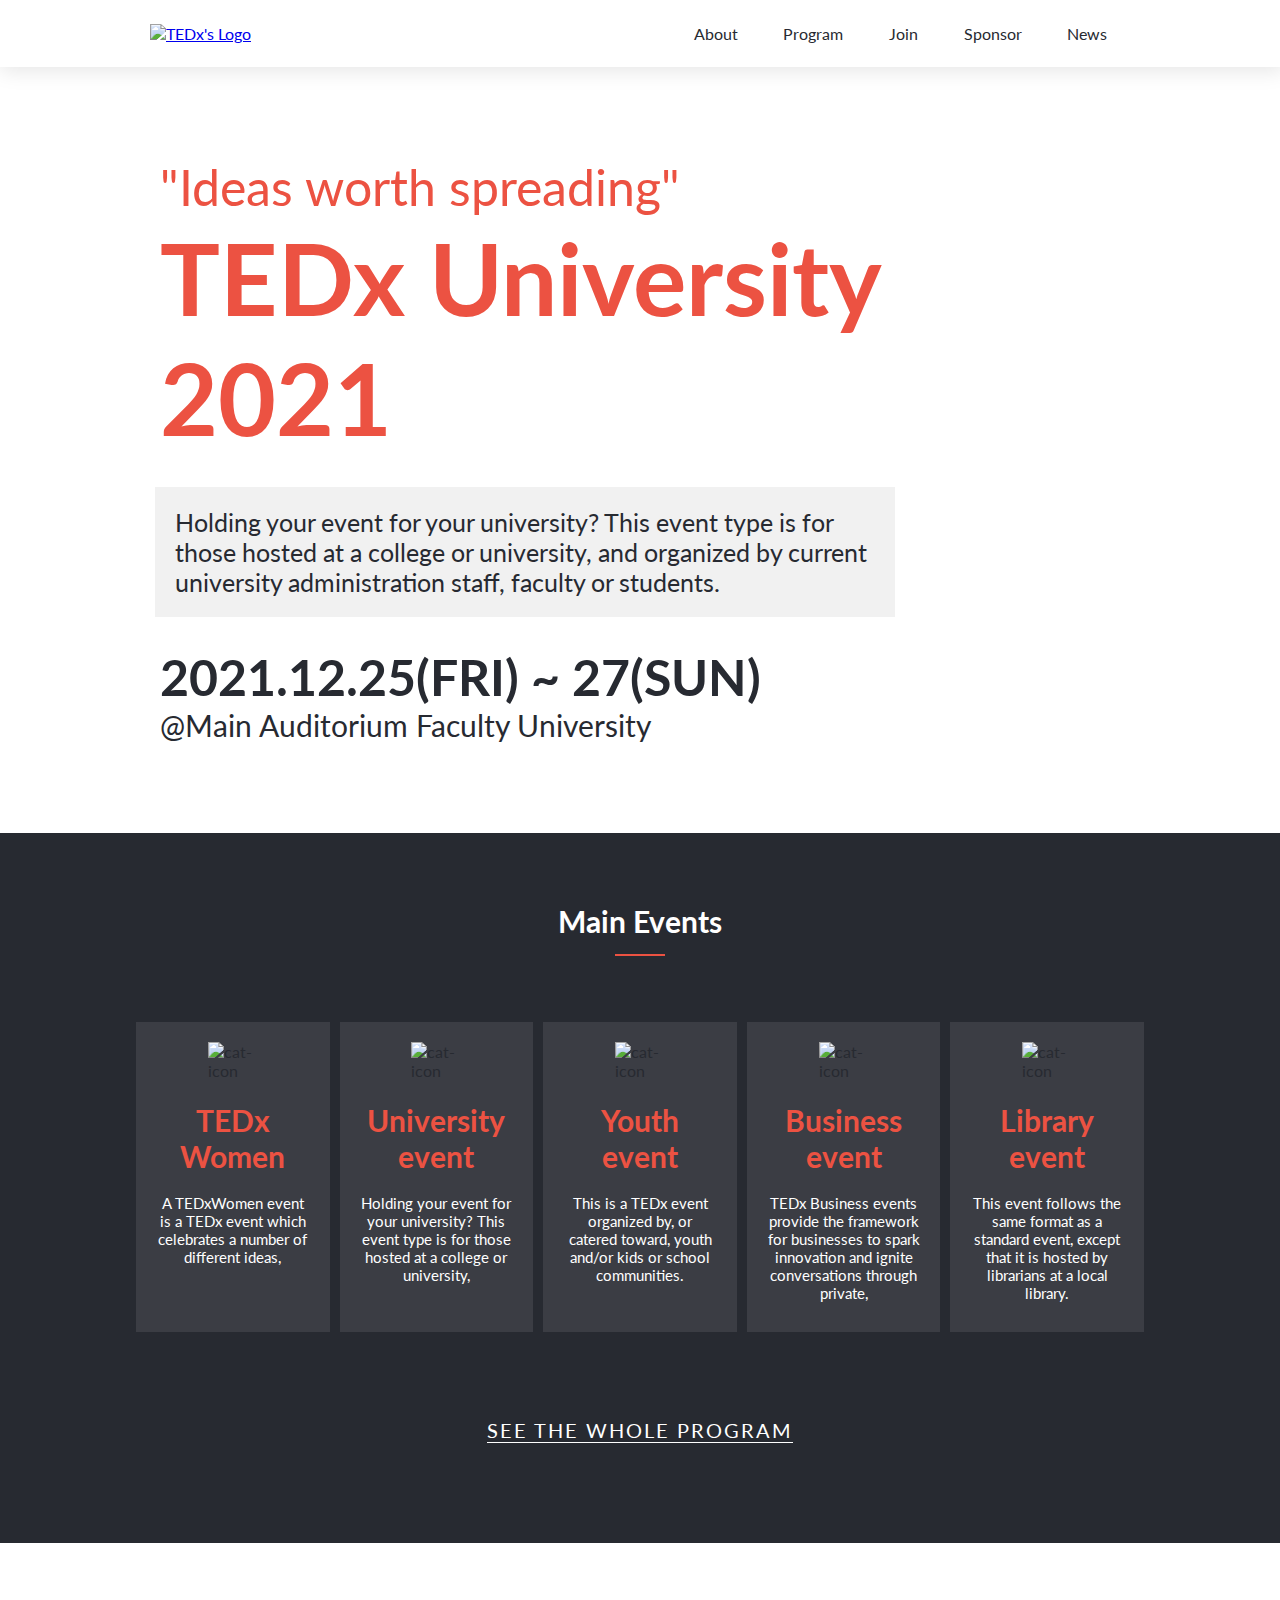
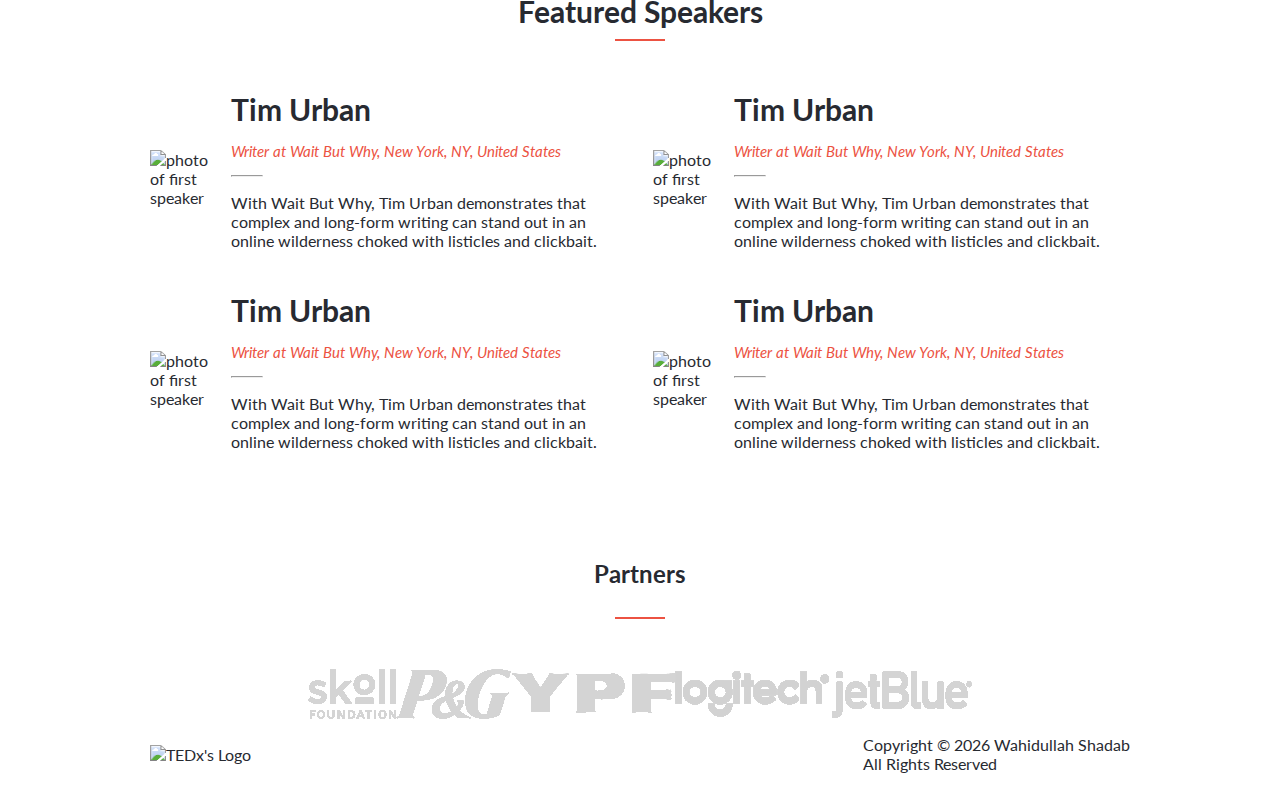
==== index.html @ 5c946d71 "Add link from logo to home page" ====
<!DOCTYPE html>
<html lang="en">
  <head>
    <meta charset="UTF-8" />
    <meta http-equiv="X-UA-Compatible" content="IE=edge" />
    <meta name="viewport" content="width=device-width, initial-scale=1.0" />
    <title>TEDxUniversity</title>
    <!-- link to external resources -->
    <link
      rel="stylesheet"
      href="https://cdnjs.cloudflare.com/ajax/libs/font-awesome/4.7.0/css/font-awesome.min.css"
    />

    <!-- link to other files -->
    <link rel="stylesheet" href="css/style.css" />
  </head>
  <body>
    <header>
      <div class="d-navbar flex g-padding">
        <a href="#">
          <img class="logo" src="images/tedx-logo.jpg" alt="TEDx's Logo" />
        </a>
        <nav class="d-nav">
          <ul class="menu flex">
            <li><a class="menu-item" href="/html/about.html">About</a></li>
            <li><a class="menu-item" href="">Program</a></li>
            <li><a class="menu-item" href="">Join</a></li>
            <li><a class="menu-item" href="">Sponsor</a></li>
            <li><a class="menu-item" href="">News</a></li>
          </ul>
        </nav>
      </div>
      <nav>
        <div>
          <i class="fa fa-bars fa-80px menu-icon"></i>
        </div>
      </nav>
    </header>
    <!-- landing page  -->
    <section class="landing-page g-padding">
      <h2 class="slogan">"Ideas worth spreading"</h2>
      <h1 class="main-title">TEDx University 2021</h1>
      <div>
        <p class="desc">
          Holding your event for your university? This event type is for those
          hosted at a college or university, and organized by current university
          administration staff, faculty or students.
        </p>
      </div>
      <h2 class="time">2021.12.25(FRI) ~ 27(SUN)</h2>
      <p class="place">@Main Auditorium Faculty University</p>
    </section>
    <!-- main events part -->
    <section class="main-programs flex-h g-padding">
      <h2 class="main-p-title">Main Events</h2>
      <div class="line"></div>
      <ul class="list flex-h-d">
        <li class="list-item flex flex-d">
          <img class="icon" src="images/women.png" alt="cat-icon" />
          <h2 class="cat-title">TEDx Women</h2>
          <p class="cat-desc">
            A TEDxWomen event is a TEDx event which celebrates a number of
            different ideas,
          </p>
        </li>
        <li class="list-item flex flex-d">
          <img class="icon" src="images/university.png" alt="cat-icon" />
          <h2 class="cat-title">University event</h2>
          <p class="cat-desc">
            Holding your event for your university? This event type is for those
            hosted at a college or university,
          </p>
        </li>
        <li class="list-item flex flex-d">
          <img class="icon" src="images/youth.png" alt="cat-icon" />
          <h2 class="cat-title">Youth event</h2>
          <p class="cat-desc">
            This is a TEDx event organized by, or catered toward, youth and/or
            kids or school communities.
          </p>
        </li>
        <li class="list-item flex flex-d">
          <img class="icon" src="images/business.png" alt="cat-icon" />
          <h2 class="cat-title">Business event</h2>
          <p class="cat-desc">
            TEDx Business events provide the framework for businesses to spark
            innovation and ignite conversations through private,
          </p>
        </li>
        <li class="list-item flex flex-d">
          <img class="icon" src="images/library.png" alt="cat-icon" />
          <h2 class="cat-title">Library event</h2>
          <p class="cat-desc">
            This event follows the same format as a standard event, except that
            it is hosted by librarians at a local library.
          </p>
        </li>
      </ul>
      <a class="seeTheWhole">SEE THE WHOLE PROGRAM</a>
      <button class="btn" type="button">Join TEDx Events</button>
    </section>
    <!-- feature speakers -->
    <section class="featured-speakers flex-h g-padding">
      <h2 class="featured-speakers-title">Featured Speakers</h2>
      <div class="line"></div>
      <div class="grid">
        <div class="flex speaker-card">
          <img
            class="speaker-photo"
            src="images/speaker01.jpeg"
            alt="photo of first speaker"
          />
          <div class="speaker-body">
            <h3 class="speaker-name">Tim Urban</h3>
            <p class="speaker-position">
              Writer at Wait But Why, New York, NY, United States
            </p>
            <hr class="speaker-line" />
            <p class="speaker-desc">
              With Wait But Why, Tim Urban demonstrates that complex and
              long-form writing can stand out in an online wilderness choked
              with listicles and clickbait.
            </p>
          </div>
        </div>
        <div class="flex speaker-card">
          <img
            class="speaker-photo"
            src="images/speaker01.jpeg"
            alt="photo of first speaker"
          />
          <div class="speaker-body">
            <h3 class="speaker-name">Tim Urban</h3>
            <p class="speaker-position">
              Writer at Wait But Why, New York, NY, United States
            </p>
            <hr class="speaker-line" />
            <p class="speaker-desc">
              With Wait But Why, Tim Urban demonstrates that complex and
              long-form writing can stand out in an online wilderness choked
              with listicles and clickbait.
            </p>
          </div>
        </div>
        <div class="flex speaker-card">
          <img
            class="speaker-photo"
            src="images/speaker01.jpeg"
            alt="photo of first speaker"
          />
          <div class="speaker-body">
            <h3 class="speaker-name">Tim Urban</h3>
            <p class="speaker-position">
              Writer at Wait But Why, New York, NY, United States
            </p>
            <hr class="speaker-line" />
            <p class="speaker-desc">
              With Wait But Why, Tim Urban demonstrates that complex and
              long-form writing can stand out in an online wilderness choked
              with listicles and clickbait.
            </p>
          </div>
        </div>
        <div class="flex speaker-card">
          <img
            class="speaker-photo"
            src="images/speaker01.jpeg"
            alt="photo of first speaker"
          />
          <div class="speaker-body">
            <h3 class="speaker-name">Tim Urban</h3>
            <p class="speaker-position">
              Writer at Wait But Why, New York, NY, United States
            </p>
            <hr class="speaker-line" />
            <p class="speaker-desc">
              With Wait But Why, Tim Urban demonstrates that complex and
              long-form writing can stand out in an online wilderness choked
              with listicles and clickbait.
            </p>
          </div>
        </div>
      </div>
      <div class="flex morebtn">
        <p class="more">MORE</p>
        <img class="dropdown" src="images/dropdown.png" alt="dropdown icon" />
      </div>
    </section>
    <!-- partners for desktop -->
    <section class="homep partners flex-h">
      <h2 class="partners-title normal-title">Partners</h2>
      <div class="line"></div>
      <div class="partners-logos">
        <div class="partners-1 flex">
          <img
            class="partner"
            src="/images/partners/Skoll_logo.png"
            alt=" logo"
          />
          <img
            class="partner"
            src="/images/partners/P_G_logo.png"
            alt=" logo"
          />
          <img
            class="partner"
            src="/images/partners/ypf_logo.png"
            alt=" logo"
          />
          <img
            class="partner"
            src="/images/partners/logitech_logo.png"
            alt=" logo"
          />
          <img
            class="partner"
            src="/images/partners/JetBlueLogo.png"
            alt=" logo"
          />
        </div>
      </div>
    </section>
    <footer class="homef g-padding flex">
      <img class="footer-logo" src="/images/tedx-logo.jpg" alt="TEDx's Logo" />
      <p class="copyright">
        Copyright &copy;
        <script>
          document.write(new Date().getFullYear());
        </script>
        Wahidullah Shadab <br />
        All Rights Reserved
      </p>
    </footer>
  </body>
</html>
---- css/style.css ----
@import url(//db.onlinewebfonts.com/c/d14035f6b1afeabafbee4abb2ebf0fc6?family=COCOGOOSE);
@import url("https://fonts.googleapis.com/css2?family=Lato:wght@300;400;700&display=swap");

body {
  font-family: Lato, monospace;
  color: #272a31;
  margin: 0%;
}

h1 h2 h3 h4 h5 h6 {
  font-family: cocogoose, sans-serif;
}

.container {
  display: flex;
  flex-direction: column;
}
/* set display flex and direction horizontal */
.flex-h {
  display: flex;
  flex-direction: column;
  justify-content: space-between;
  align-items: center;
}

/* set display flex and direction vertical */
.flex {
  display: flex;
  justify-content: space-between;
  align-items: center;
}

.hidden {
  display: none;
}

.fa {
  font-size: 60px;
  color: #272a31;
}

.g-padding {
  padding: 30px;
}

.d-navbar {
  display: none;
}

.menu {
  padding: 0%;
  list-style: none;
}

.menu-item {
  text-decoration: none;
  color: #272a31;
}

.menu-icon {
  margin: 15px;
}

.landing-page {
  background-image: url(/images/cover.png);
  background-repeat: no-repeat;
  background-size: cover;
}

.slogan {
  margin: 0px;
  margin-top: 10vh;
  color: #ec5242;
  font-size: 50px;
  font-weight: 400;
  padding: 0px 10px;
}
.main-title {
  font-size: 100px;
  font-weight: bolder;
  color: #ec5242;
  padding: 0px 10px;
  margin: 0px;
}
.desc {
  padding: 20px;
  font-size: 25px;
  max-width: 700px;
  background: rgba(236, 236, 236, 0.75);
  border: 5px solid white;
}
.time {
  margin: 0px;
  font-size: 50px;
  font-weight: bolder;
  padding: 0px 10px;
}

.place {
  font-size: 30px;
  margin: 0px;
  padding: 0px 10px 10vh;
}

.line {
  width: 50px;
  height: 2px;
  background-color: #ec5242;
  margin: 10px;
  color: none;
}

.main-p-title {
  margin: 0px;
  margin-top: 70px;
  margin-bottom: 5px;
  color: white;
  font-size: 30px;
}
.main-programs {
  background: #272a31;
}
.list {
  padding: 0px;
}
.list-item {
  background: rgba(236, 236, 236, 0.1);
  margin: 20px 0px;
  padding: 20px;
}
.icon {
  height: 70px;
  width: 70px;
}
.cat-title {
  color: #ec5242;
  font-size: 40px;
  padding: 0px 30px;
  min-width: 200px;
}
.cat-desc {
  color: white;
  font-size: 25px;
}
.btn {
  background-color: #ec5242;
  height: 100px;
  width: 500px;
  font-size: 30px;
  font-weight: 500;
  letter-spacing: 2px;
  color: white;
  border: none;
  margin: 70px 0px 100px 0px;
}
.seeTheWhole {
  font-size: 20px;
  font-weight: 400;
  border-bottom: 1px solid white;
  letter-spacing: 2px;
  color: white;
  margin: 70px 0px 100px 0px;
  display: none;
}
.featured-speakers-title {
  font-size: 30px;
  margin: 0px;
  margin-top: 50px;
}
.speaker-card {
  justify-content: left;
  margin-top: 50px;
}
.speaker-photo {
  max-width: 150px;
  max-height: 150px;
}
.speaker-body {
  padding-left: 20px;
  max-width: 500px;
}
.speaker-name {
  font-size: 30px;
  margin: 0%;
}
.speaker-position {
  font-size: 15px;
  font-style: italic;
  color: #ec5242;
}
.speaker-line {
  width: 30px;
  margin: 0px;
  color: #d3d3d3;
}
.morebtn {
  width: 90%;
  padding: 5px;
  justify-content: center;
  border: solid 1px #272a31;
  margin: 50px 0px;
}
.dropdown {
  width: 13px;
}
.more {
  font-size: 18px;
  margin: 10px;
}

@media (min-width: 769px) {
  .g-padding {
    padding: 0px 150px;
  }
  .d-navbar {
    display: flex;
    box-shadow: 2px 2px 20px 2px rgba(0, 0, 0, 0.1);
  }
  .logo {
    height: 100px;
    width: 250px;
  }
  .menu li {
    margin: 0px 1vw;
    padding: 8px 10px;
  }
  .menu li:hover {
    border: solid 5px #ec5242;
    margin: 3px calc(1vw - 5px);
  }
  .menu-icon {
    display: none;
  }
  .flex-h-d {
    display: flex;
    flex-direction: row;
  }
  .flex-d {
    flex-direction: column;
    justify-content: start;
  }
  .line{
    margin-bottom: 50px;
  }
  .list-item {
    margin: 0px 5px;
    width: 12vw;
  }
  .icon {
    height: 50px;
    width: 50px;
  }
  .cat-title {
    margin: 10px 0px;
    padding: 0px;
    min-width: 100px;
    font-size: 30px;
    text-align: center;
  }
  .cat-desc {
    margin: 10px 0px;
    font-size: 15px;
    text-align: center;
  }
  .btn{
    display: none;
  }
  .seeTheWhole{
    display: block;
    cursor: pointer;
  }
  .speaker-card{
    margin: 0px;
  }
  .grid{
    display: grid;
    grid-template-columns: 1fr 1fr;
    column-gap: 2vw;
    row-gap: 2vw;
    padding-bottom: 8vh;
  }
  .morebtn{
    display: none;
  }
}
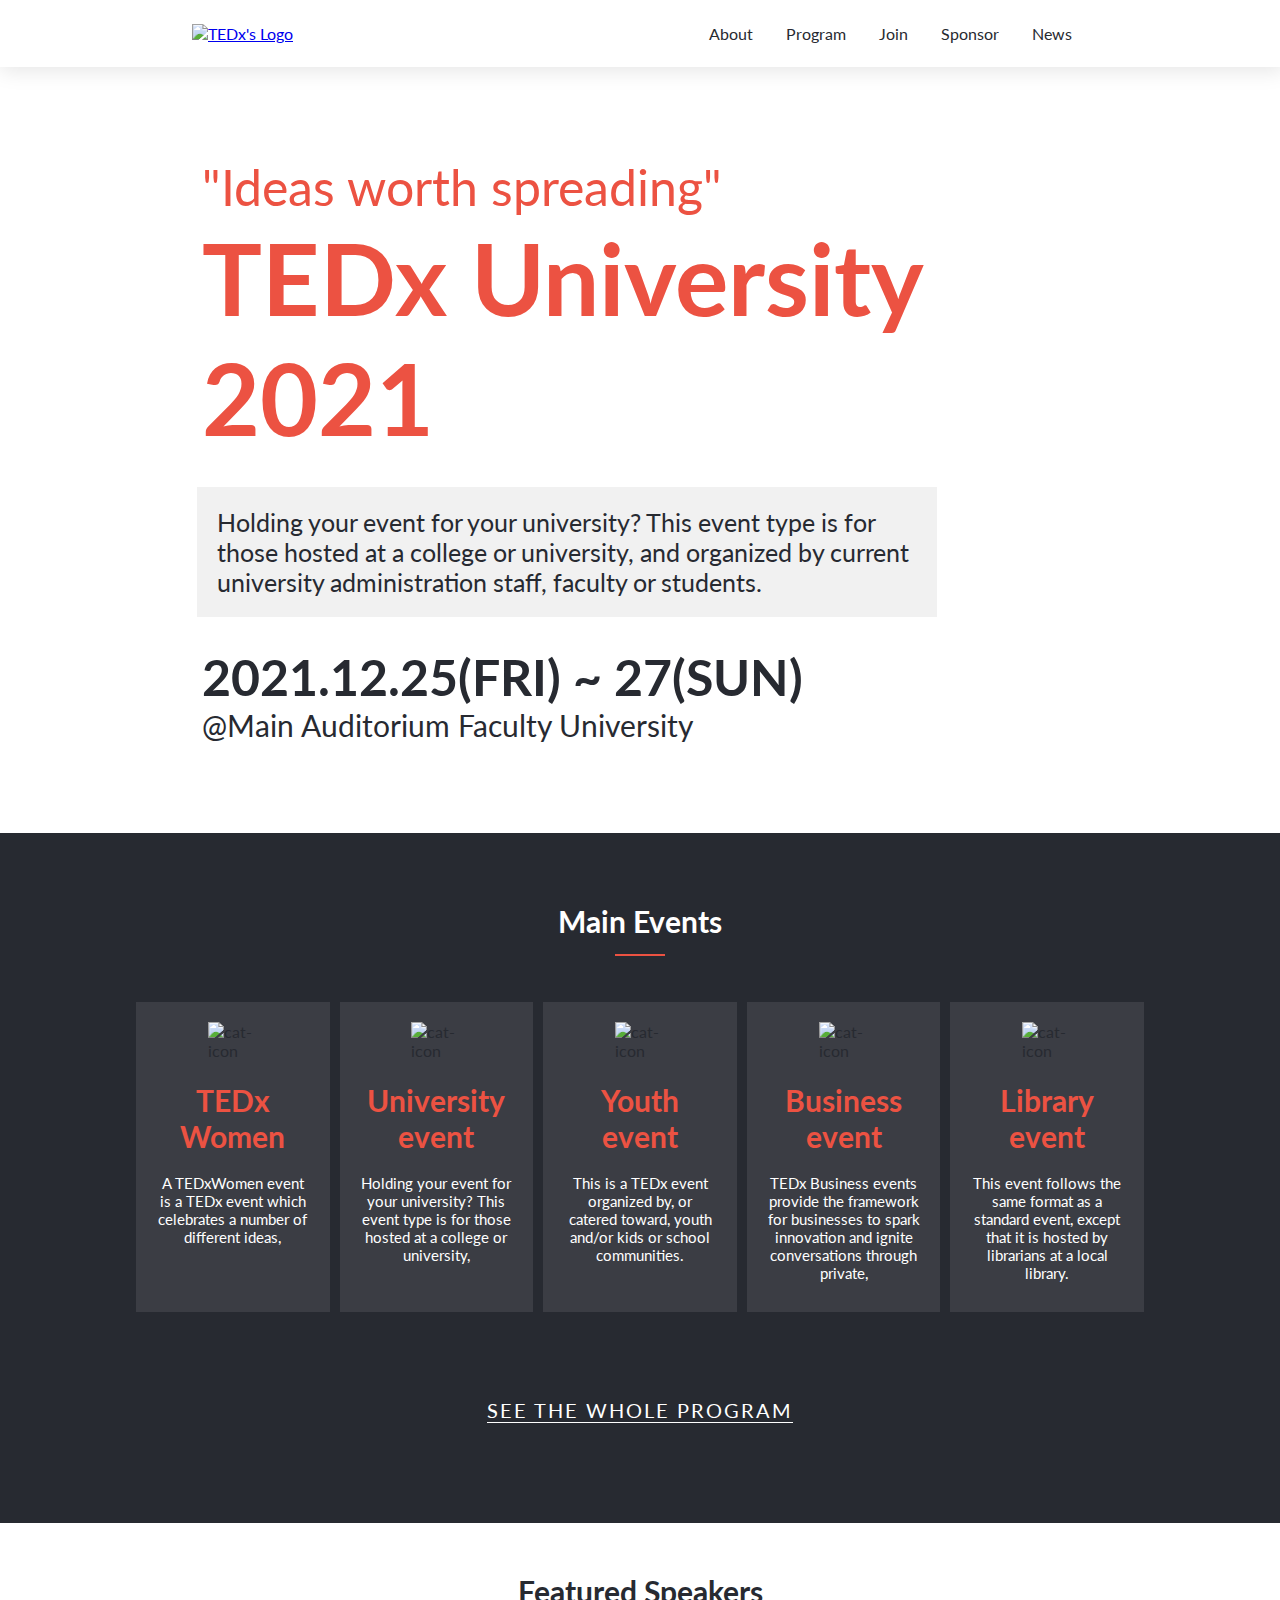
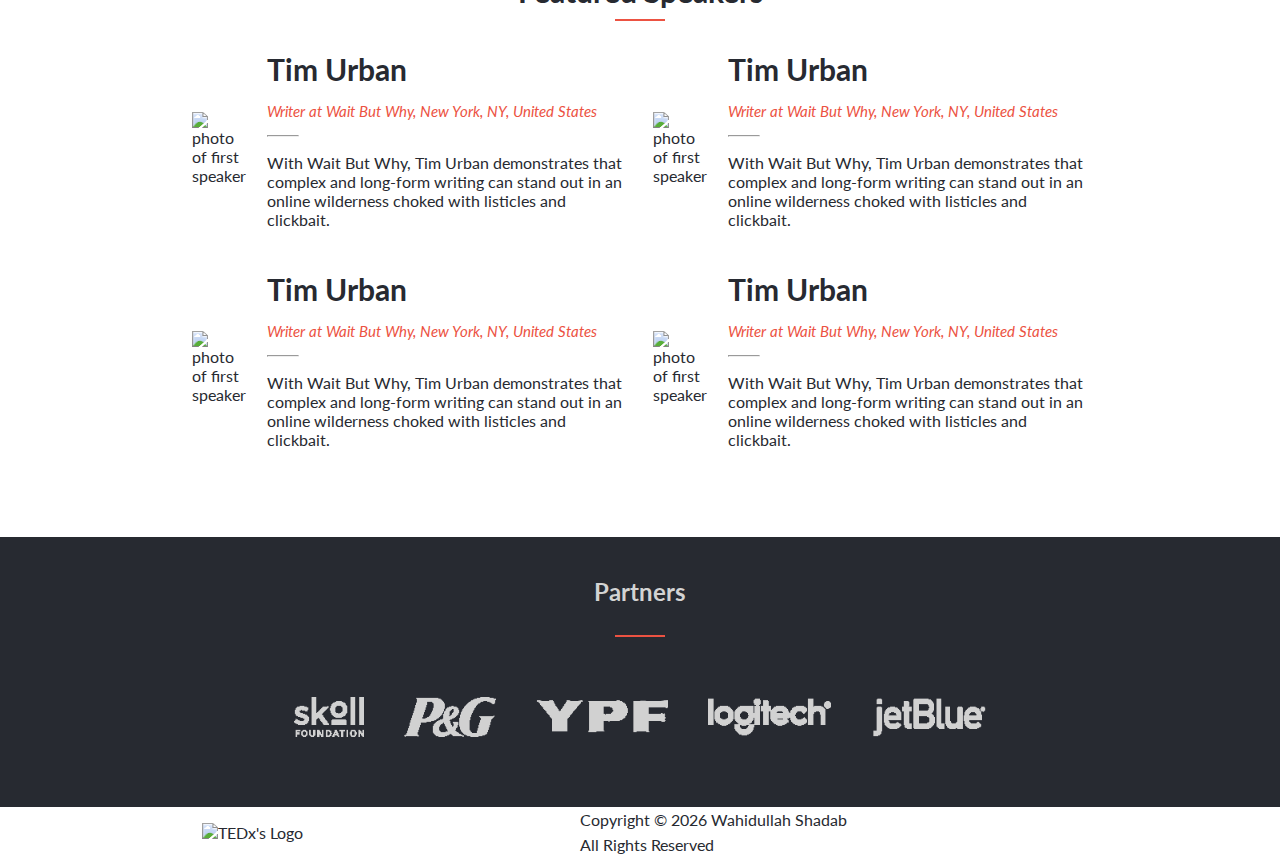
==== commit 9135c73b: "Add popup menu button" ====
--- a/index.html
+++ b/index.html
@@ -13,6 +13,7 @@
 
     <!-- link to other files -->
     <link rel="stylesheet" href="css/style.css" />
+    <script src="js/main.js" defer></script>
   </head>
   <body>
     <header>
@@ -21,7 +22,7 @@
           <img class="logo" src="images/tedx-logo.jpg" alt="TEDx's Logo" />
         </a>
         <nav class="d-nav">
-          <ul class="menu flex">
+          <ul class="menu flex popup">
             <li><a class="menu-item" href="/html/about.html">About</a></li>
             <li><a class="menu-item" href="">Program</a></li>
             <li><a class="menu-item" href="">Join</a></li>
@@ -32,9 +33,20 @@
       </div>
       <nav>
         <div>
-          <i class="fa fa-bars fa-80px menu-icon"></i>
+          <i class="fa fa-bars fa-80px menu-icon" id="menu-icon"></i>
         </div>
       </nav>
+      <div class="popup-menu hidden">
+        <ul class="popup flex-h" id="close-icon">
+          <li class="close"><span class="close">&times;</span></li>
+          <li><a class="popup-menu-item" href="#">Home</a></li>
+          <li><a class="popup-menu-item" href="/html/about.html">About</a></li>
+          <li><a class="popup-menu-item" href="">Program</a></li>
+          <li><a class="popup-menu-item" href="">Join</a></li>
+          <li><a class="popup-menu-item" href="">Sponsor</a></li>
+          <li><a class="popup-menu-item" href="">News</a></li>
+        </ul>
+      </div>
     </header>
     <!-- landing page  -->
     <section class="landing-page g-padding">
--- a/css/style.css
+++ b/css/style.css
@@ -15,6 +15,7 @@
   display: flex;
   flex-direction: column;
 }
+
 /* set display flex and direction horizontal */
 .flex-h {
   display: flex;
@@ -58,7 +59,32 @@
 }
 
 .menu-icon {
-  margin: 15px;
+  margin: 35px;
+}
+.close{
+  align-self: flex-end;
+  font-size: 40px;
+  margin: 0px 20px;
+}
+.popup-menu{
+  position: fixed;
+  z-index: 1;
+  background-color: #d3d3d3;
+  height: 100vh;
+  width: 100vw;
+}
+.popup{
+  list-style: none;
+  align-items: flex-start;
+}
+.popup-menu-item{
+  text-decoration: none;
+  border-bottom: 2px solid #272a31;
+  padding-bottom: 5px;
+  color: #272a31;
+  font-size: 40px;
+  line-height: 70px;
+  font-weight: bold;
 }
 
 .landing-page {
@@ -68,20 +94,22 @@
 }
 
 .slogan {
-  margin: 0px;
+  margin: 0;
   margin-top: 10vh;
   color: #ec5242;
   font-size: 50px;
   font-weight: 400;
-  padding: 0px 10px;
-}
+  padding: 0 10px;
+}
+
 .main-title {
   font-size: 100px;
   font-weight: bolder;
   color: #ec5242;
-  padding: 0px 10px;
-  margin: 0px;
-}
+  padding: 0 10px;
+  margin: 0;
+}
+
 .desc {
   padding: 20px;
   font-size: 25px;
@@ -89,17 +117,18 @@
   background: rgba(236, 236, 236, 0.75);
   border: 5px solid white;
 }
+
 .time {
-  margin: 0px;
+  margin: 0;
   font-size: 50px;
   font-weight: bolder;
-  padding: 0px 10px;
+  padding: 0 10px;
 }
 
 .place {
   font-size: 30px;
-  margin: 0px;
-  padding: 0px 10px 10vh;
+  margin: 0;
+  padding: 0 10px 10vh;
 }
 
 .line {
@@ -107,41 +136,47 @@
   height: 2px;
   background-color: #ec5242;
   margin: 10px;
-  color: none;
 }
 
 .main-p-title {
-  margin: 0px;
+  margin: 0;
   margin-top: 70px;
   margin-bottom: 5px;
   color: white;
   font-size: 30px;
 }
+
 .main-programs {
   background: #272a31;
 }
+
 .list {
-  padding: 0px;
-}
+  padding: 0;
+}
+
 .list-item {
   background: rgba(236, 236, 236, 0.1);
-  margin: 20px 0px;
+  margin: 20px 0;
   padding: 20px;
 }
+
 .icon {
   height: 70px;
   width: 70px;
 }
+
 .cat-title {
   color: #ec5242;
   font-size: 40px;
-  padding: 0px 30px;
+  padding: 0 30px;
   min-width: 200px;
 }
+
 .cat-desc {
   color: white;
   font-size: 25px;
 }
+
 .btn {
   background-color: #ec5242;
   height: 100px;
@@ -151,135 +186,221 @@
   letter-spacing: 2px;
   color: white;
   border: none;
-  margin: 70px 0px 100px 0px;
-}
+  margin: 70px 0 100px 0;
+}
+
 .seeTheWhole {
   font-size: 20px;
   font-weight: 400;
   border-bottom: 1px solid white;
   letter-spacing: 2px;
   color: white;
-  margin: 70px 0px 100px 0px;
+  margin: 70px 0 100px 0;
   display: none;
 }
+
 .featured-speakers-title {
   font-size: 30px;
-  margin: 0px;
+  margin: 0;
   margin-top: 50px;
 }
+
 .speaker-card {
   justify-content: left;
   margin-top: 50px;
 }
+
 .speaker-photo {
   max-width: 150px;
   max-height: 150px;
 }
+
 .speaker-body {
   padding-left: 20px;
   max-width: 500px;
 }
+
 .speaker-name {
   font-size: 30px;
   margin: 0%;
 }
+
 .speaker-position {
   font-size: 15px;
   font-style: italic;
   color: #ec5242;
 }
+
 .speaker-line {
   width: 30px;
-  margin: 0px;
+  margin: 0;
   color: #d3d3d3;
 }
+
 .morebtn {
   width: 90%;
   padding: 5px;
   justify-content: center;
   border: solid 1px #272a31;
-  margin: 50px 0px;
-}
+  margin: 50px 0;
+}
+
 .dropdown {
   width: 13px;
 }
+
 .more {
   font-size: 18px;
   margin: 10px;
 }
 
+.partners {
+  background-color: #272a31;
+  padding: 20px;
+}
+
+.partners-title {
+  color: #d3d3d3;
+}
+
+.partners-logos {
+  margin-bottom: 50px;
+}
+
+.partner {
+  height: 40px;
+  width: auto;
+  margin: 0 20px;
+}
+
+.partners-1 {
+  display: flex;
+  justify-content: center;
+  margin-top: 30px;
+}
+
+.homep {
+  display: none;
+}
+
+.homef {
+  display: none;
+}
+
+.footer {
+  justify-content: center;
+}
+
+.footer-logo {
+  width: 40%;
+  height: auto;
+  margin: 0 10px;
+}
+
+.copyright {
+  line-height: 25px;
+  margin: 0 10px;
+}
+
 @media (min-width: 769px) {
   .g-padding {
-    padding: 0px 150px;
-  }
+    padding: 0 15vw;
+  }
+
   .d-navbar {
     display: flex;
     box-shadow: 2px 2px 20px 2px rgba(0, 0, 0, 0.1);
   }
+
   .logo {
     height: 100px;
     width: 250px;
-  }
+    cursor: pointer;
+  }
+
   .menu li {
-    margin: 0px 1vw;
+    margin: 0 0.5vw;
     padding: 8px 10px;
   }
+
   .menu li:hover {
     border: solid 5px #ec5242;
-    margin: 3px calc(1vw - 5px);
-  }
+    margin: 3px calc(0.5vw - 5px);
+  }
+
   .menu-icon {
     display: none;
   }
+
   .flex-h-d {
     display: flex;
     flex-direction: row;
   }
+
   .flex-d {
     flex-direction: column;
     justify-content: start;
   }
-  .line{
-    margin-bottom: 50px;
-  }
+
+  .line {
+    margin-bottom: 30px;
+  }
+
   .list-item {
-    margin: 0px 5px;
+    margin: 0 5px;
     width: 12vw;
   }
+
   .icon {
     height: 50px;
     width: 50px;
   }
+
   .cat-title {
-    margin: 10px 0px;
-    padding: 0px;
+    margin: 10px 0;
+    padding: 0;
     min-width: 100px;
     font-size: 30px;
     text-align: center;
   }
+
   .cat-desc {
-    margin: 10px 0px;
+    margin: 10px 0;
     font-size: 15px;
     text-align: center;
   }
-  .btn{
+
+  .btn {
     display: none;
   }
-  .seeTheWhole{
+
+  .seeTheWhole {
     display: block;
     cursor: pointer;
   }
-  .speaker-card{
-    margin: 0px;
-  }
-  .grid{
+
+  .speaker-card {
+    margin: 0;
+  }
+
+  .grid {
     display: grid;
     grid-template-columns: 1fr 1fr;
     column-gap: 2vw;
     row-gap: 2vw;
     padding-bottom: 8vh;
   }
-  .morebtn{
+
+  .morebtn {
     display: none;
   }
-}
+
+  .homep {
+    display: flex;
+  }
+
+  .homef {
+    display: flex;
+    justify-content: start;
+  }
+}
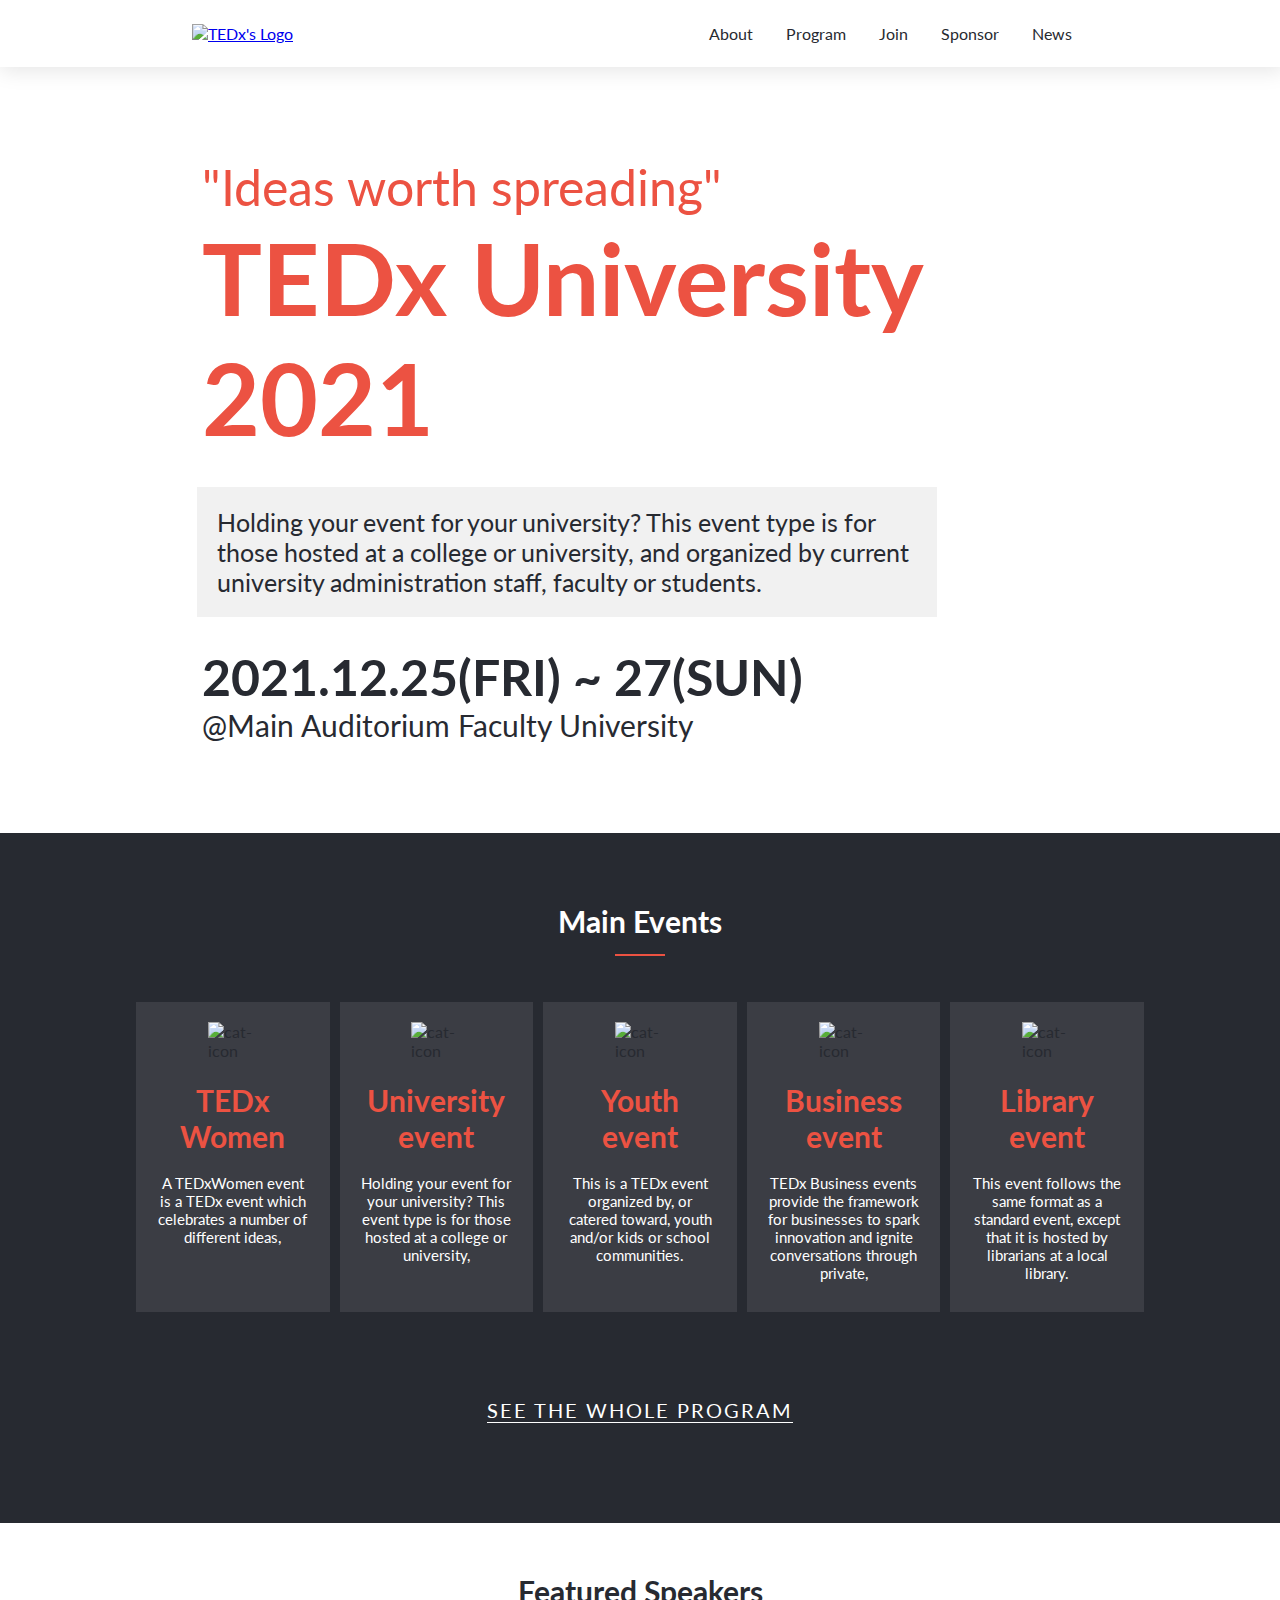
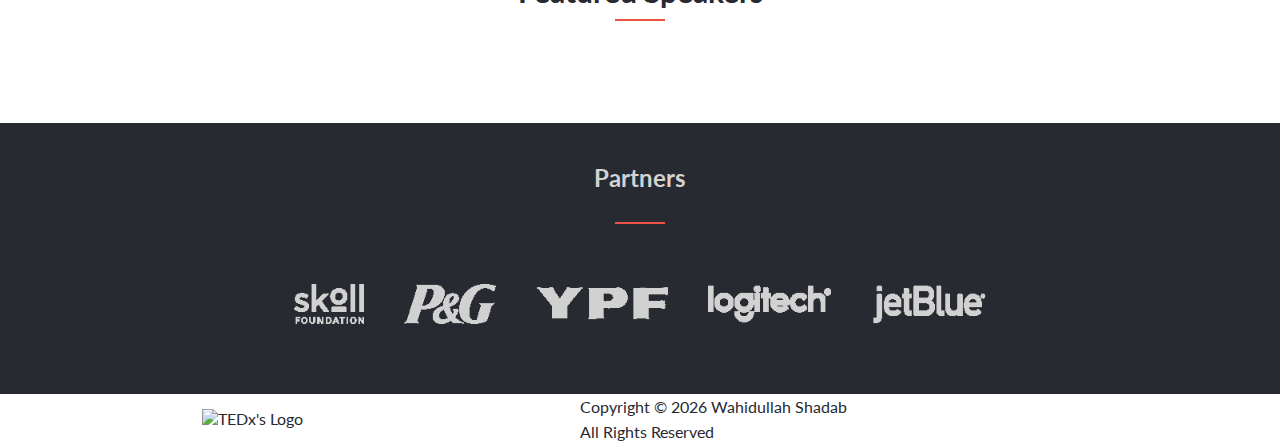
==== commit 043787a6: "Update links to partners' icons and footer logo" ====
--- a/index.html
+++ b/index.html
@@ -22,7 +22,7 @@
           <img class="logo" src="images/tedx-logo.jpg" alt="TEDx's Logo" />
         </a>
         <nav class="d-nav">
-          <ul class="menu flex popup">
+          <ul class="menu flex">
             <li><a class="menu-item" href="/html/about.html">About</a></li>
             <li><a class="menu-item" href="">Program</a></li>
             <li><a class="menu-item" href="">Join</a></li>
@@ -116,82 +116,6 @@
       <h2 class="featured-speakers-title">Featured Speakers</h2>
       <div class="line"></div>
       <div class="grid">
-        <div class="flex speaker-card">
-          <img
-            class="speaker-photo"
-            src="images/speaker01.jpeg"
-            alt="photo of first speaker"
-          />
-          <div class="speaker-body">
-            <h3 class="speaker-name">Tim Urban</h3>
-            <p class="speaker-position">
-              Writer at Wait But Why, New York, NY, United States
-            </p>
-            <hr class="speaker-line" />
-            <p class="speaker-desc">
-              With Wait But Why, Tim Urban demonstrates that complex and
-              long-form writing can stand out in an online wilderness choked
-              with listicles and clickbait.
-            </p>
-          </div>
-        </div>
-        <div class="flex speaker-card">
-          <img
-            class="speaker-photo"
-            src="images/speaker01.jpeg"
-            alt="photo of first speaker"
-          />
-          <div class="speaker-body">
-            <h3 class="speaker-name">Tim Urban</h3>
-            <p class="speaker-position">
-              Writer at Wait But Why, New York, NY, United States
-            </p>
-            <hr class="speaker-line" />
-            <p class="speaker-desc">
-              With Wait But Why, Tim Urban demonstrates that complex and
-              long-form writing can stand out in an online wilderness choked
-              with listicles and clickbait.
-            </p>
-          </div>
-        </div>
-        <div class="flex speaker-card">
-          <img
-            class="speaker-photo"
-            src="images/speaker01.jpeg"
-            alt="photo of first speaker"
-          />
-          <div class="speaker-body">
-            <h3 class="speaker-name">Tim Urban</h3>
-            <p class="speaker-position">
-              Writer at Wait But Why, New York, NY, United States
-            </p>
-            <hr class="speaker-line" />
-            <p class="speaker-desc">
-              With Wait But Why, Tim Urban demonstrates that complex and
-              long-form writing can stand out in an online wilderness choked
-              with listicles and clickbait.
-            </p>
-          </div>
-        </div>
-        <div class="flex speaker-card">
-          <img
-            class="speaker-photo"
-            src="images/speaker01.jpeg"
-            alt="photo of first speaker"
-          />
-          <div class="speaker-body">
-            <h3 class="speaker-name">Tim Urban</h3>
-            <p class="speaker-position">
-              Writer at Wait But Why, New York, NY, United States
-            </p>
-            <hr class="speaker-line" />
-            <p class="speaker-desc">
-              With Wait But Why, Tim Urban demonstrates that complex and
-              long-form writing can stand out in an online wilderness choked
-              with listicles and clickbait.
-            </p>
-          </div>
-        </div>
       </div>
       <div class="flex morebtn">
         <p class="more">MORE</p>
@@ -206,34 +130,34 @@
         <div class="partners-1 flex">
           <img
             class="partner"
-            src="/images/partners/Skoll_logo.png"
+            src="images/partners/Skoll_logo.png"
             alt=" logo"
           />
           <img
             class="partner"
-            src="/images/partners/P_G_logo.png"
+            src="images/partners/P_G_logo.png"
             alt=" logo"
           />
           <img
             class="partner"
-            src="/images/partners/ypf_logo.png"
+            src="images/partners/ypf_logo.png"
             alt=" logo"
           />
           <img
             class="partner"
-            src="/images/partners/logitech_logo.png"
+            src="images/partners/logitech_logo.png"
             alt=" logo"
           />
           <img
             class="partner"
-            src="/images/partners/JetBlueLogo.png"
+            src="images/partners/JetBlueLogo.png"
             alt=" logo"
           />
         </div>
       </div>
     </section>
     <footer class="homef g-padding flex">
-      <img class="footer-logo" src="/images/tedx-logo.jpg" alt="TEDx's Logo" />
+      <img class="footer-logo" src="images/tedx-logo.jpg" alt="TEDx's Logo" />
       <p class="copyright">
         Copyright &copy;
         <script>
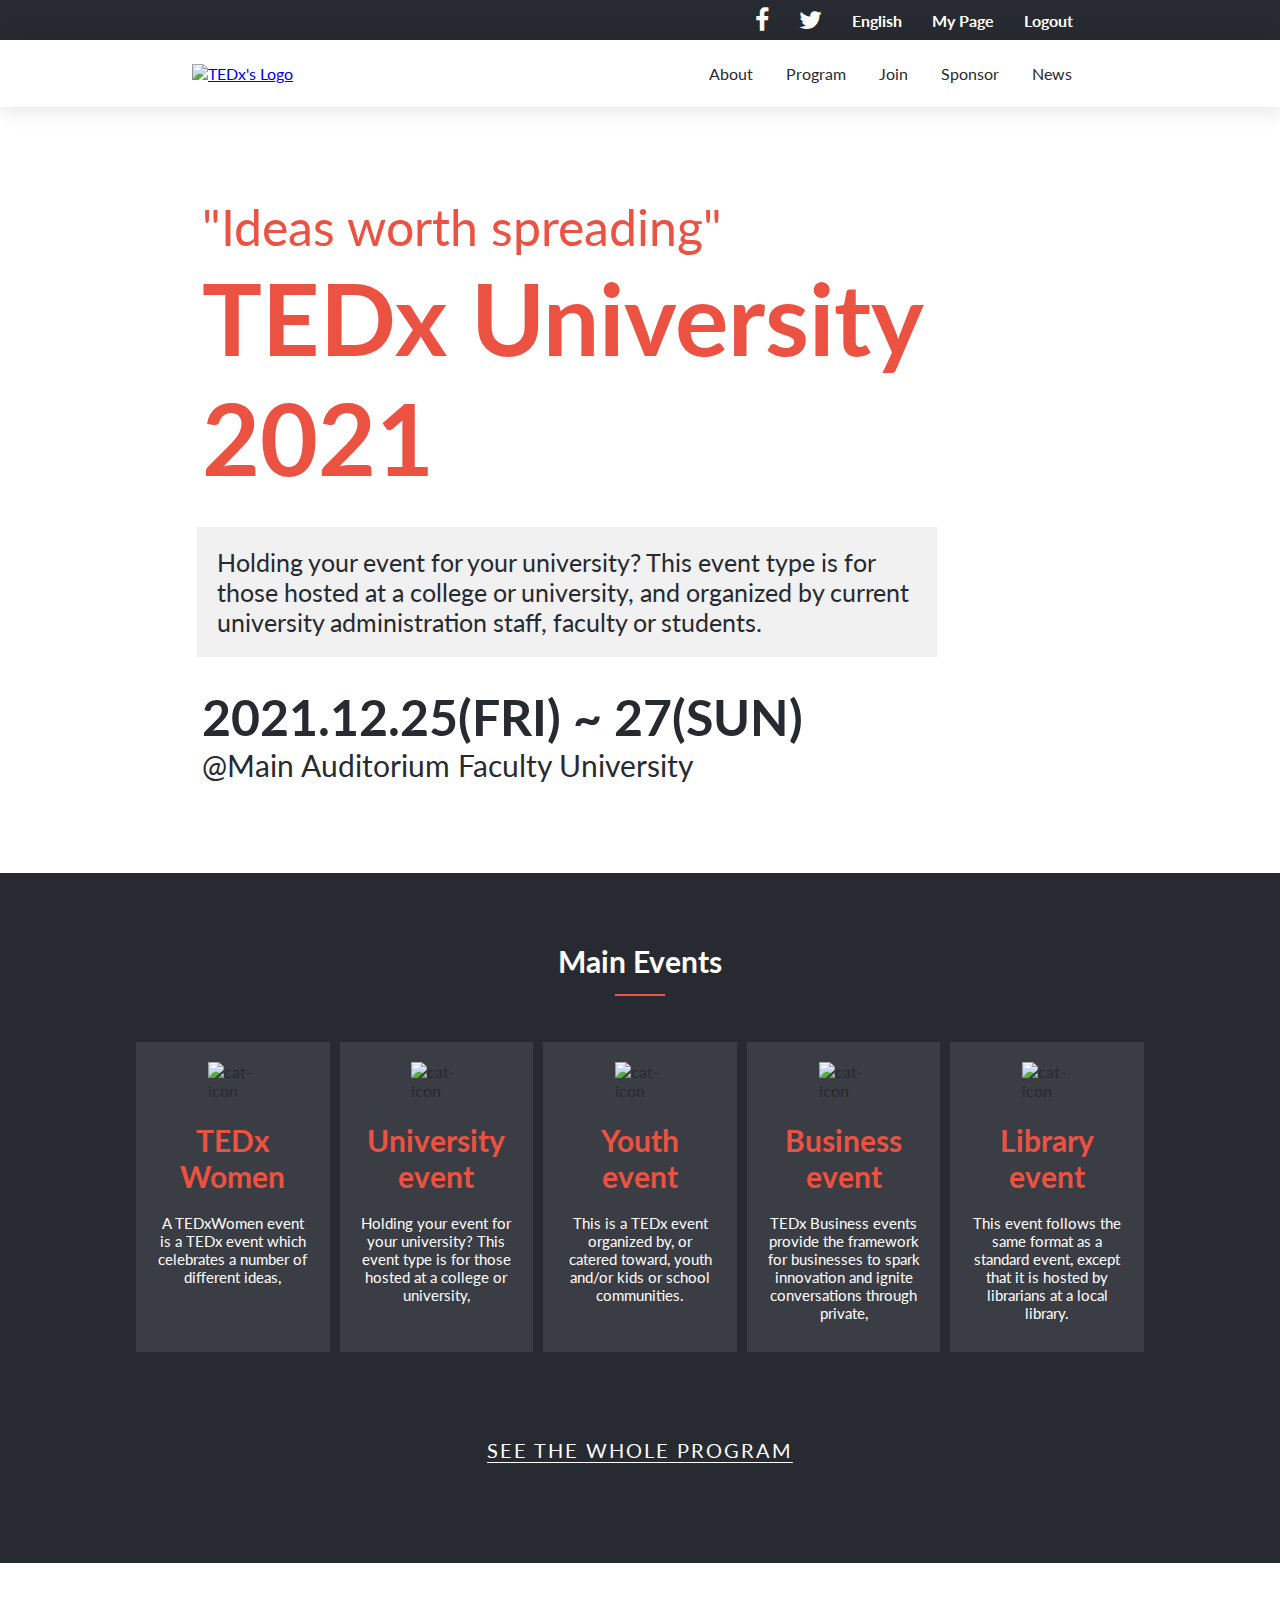
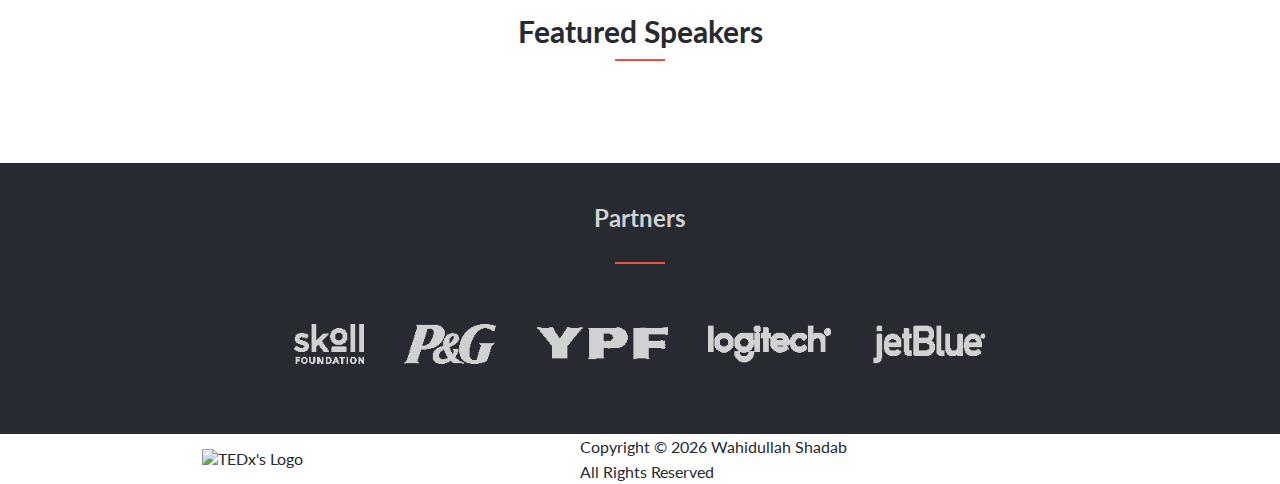
==== commit f4ef29d3: "Add dark part of the navbar for home and about" ====
--- a/index.html
+++ b/index.html
@@ -17,13 +17,22 @@
   </head>
   <body>
     <header>
+      <div class="d-dark g-padding">
+        <ul class="d-dark-list">
+          <li class="d-list-item"><i class="fa fa-facebook fad"></i></li>
+          <li class="d-list-item"><i class="fa fa-twitter fad"></i></li>
+          <li class="d-list-item">English</li>
+          <li class="d-list-item">My Page</li>
+          <li class="d-list-item">Logout</li>          
+        </ul>
+      </div>
       <div class="d-navbar flex g-padding">
         <a href="#">
           <img class="logo" src="images/tedx-logo.jpg" alt="TEDx's Logo" />
         </a>
         <nav class="d-nav">
           <ul class="menu flex">
-            <li><a class="menu-item" href="/html/about.html">About</a></li>
+            <li><a class="menu-item" href="html/about.html">About</a></li>
             <li><a class="menu-item" href="">Program</a></li>
             <li><a class="menu-item" href="">Join</a></li>
             <li><a class="menu-item" href="">Sponsor</a></li>
--- a/css/style.css
+++ b/css/style.css
@@ -44,6 +44,29 @@
   padding: 30px;
 }
 
+.d-dark{
+  display: none;
+  justify-content: flex-end;
+  background-color: #272a31;
+  color: white;
+  height: 40px;
+}
+.d-dark-list{
+  display: flex;
+  align-items: center;
+  list-style: none;
+  margin: 0px;
+}
+.fad{
+  font-size: 25px;
+  color: white;
+}
+.d-list-item{
+  margin: 0px 15px;
+  font-weight: bold;
+  cursor: pointer;
+}
+
 .d-navbar {
   display: none;
 }
@@ -61,23 +84,27 @@
 .menu-icon {
   margin: 35px;
 }
-.close{
+
+.close {
   align-self: flex-end;
   font-size: 40px;
-  margin: 0px 20px;
-}
-.popup-menu{
+  margin: 0 20px;
+}
+
+.popup-menu {
   position: fixed;
   z-index: 1;
   background-color: #d3d3d3;
   height: 100vh;
   width: 100vw;
 }
-.popup{
+
+.popup {
   list-style: none;
   align-items: flex-start;
 }
-.popup-menu-item{
+
+.popup-menu-item {
   text-decoration: none;
   border-bottom: 2px solid #272a31;
   padding-bottom: 5px;
@@ -306,7 +333,9 @@
   .g-padding {
     padding: 0 15vw;
   }
-
+  .d-dark{
+    display: flex;
+  }
   .d-navbar {
     display: flex;
     box-shadow: 2px 2px 20px 2px rgba(0, 0, 0, 0.1);
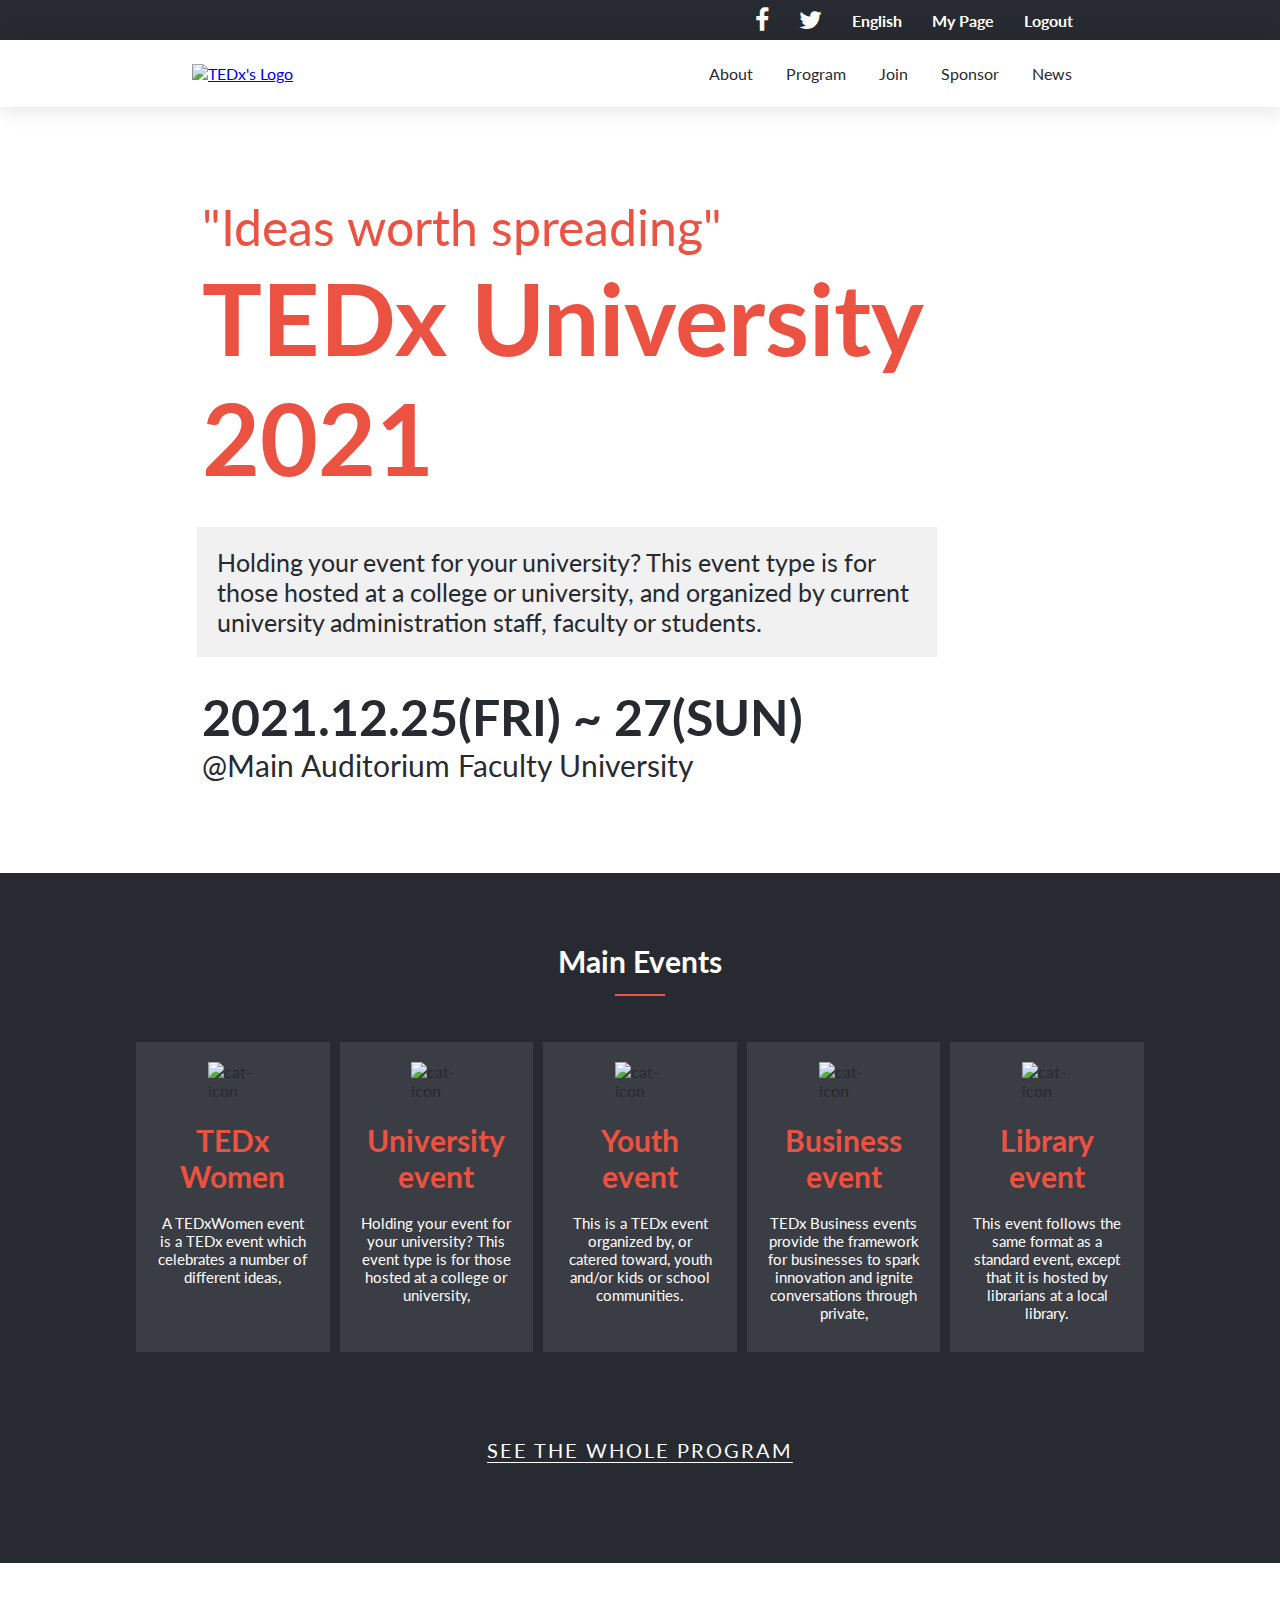
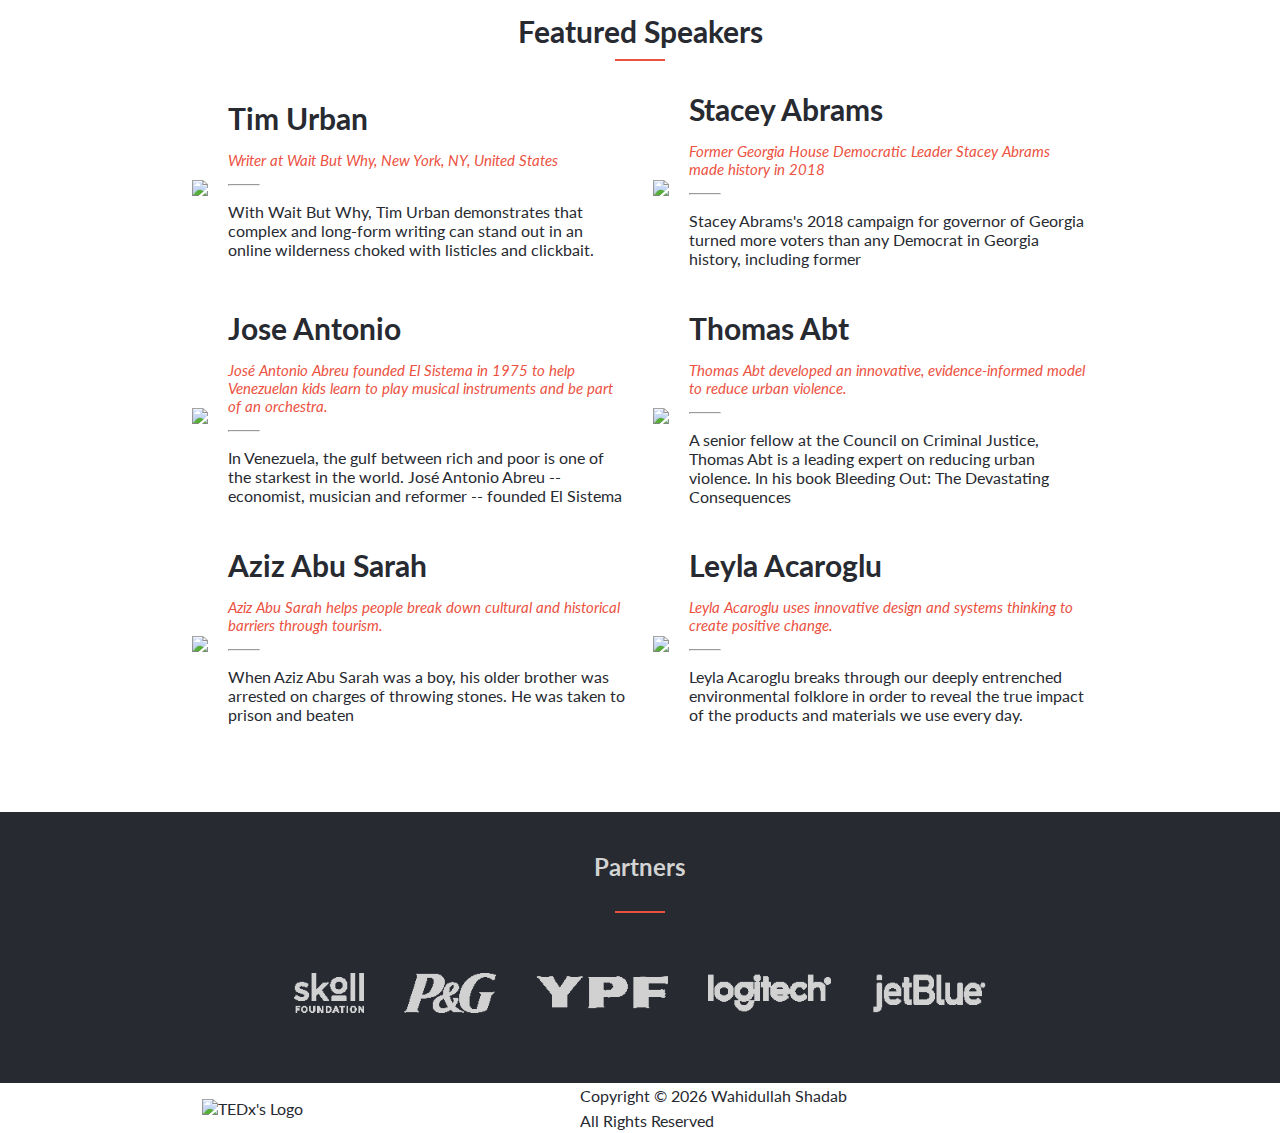
==== commit 484b3aed: "Add functionality for more button on home page" ====
--- a/index.html
+++ b/index.html
@@ -49,7 +49,7 @@
         <ul class="popup flex-h" id="close-icon">
           <li class="close"><span class="close">&times;</span></li>
           <li><a class="popup-menu-item" href="#">Home</a></li>
-          <li><a class="popup-menu-item" href="/html/about.html">About</a></li>
+          <li><a class="popup-menu-item" href="html/about.html">About</a></li>
           <li><a class="popup-menu-item" href="">Program</a></li>
           <li><a class="popup-menu-item" href="">Join</a></li>
           <li><a class="popup-menu-item" href="">Sponsor</a></li>
@@ -132,7 +132,7 @@
       </div>
     </section>
     <!-- partners for desktop -->
-    <section class="homep partners flex-h">
+    <section class="homep partners flex-h" id="partnerlist">
       <h2 class="partners-title normal-title">Partners</h2>
       <div class="line"></div>
       <div class="partners-logos">
@@ -165,7 +165,7 @@
         </div>
       </div>
     </section>
-    <footer class="homef g-padding flex">
+    <footer class="homef g-padding flex" id="footer">
       <img class="footer-logo" src="images/tedx-logo.jpg" alt="TEDx's Logo" />
       <p class="copyright">
         Copyright &copy;
